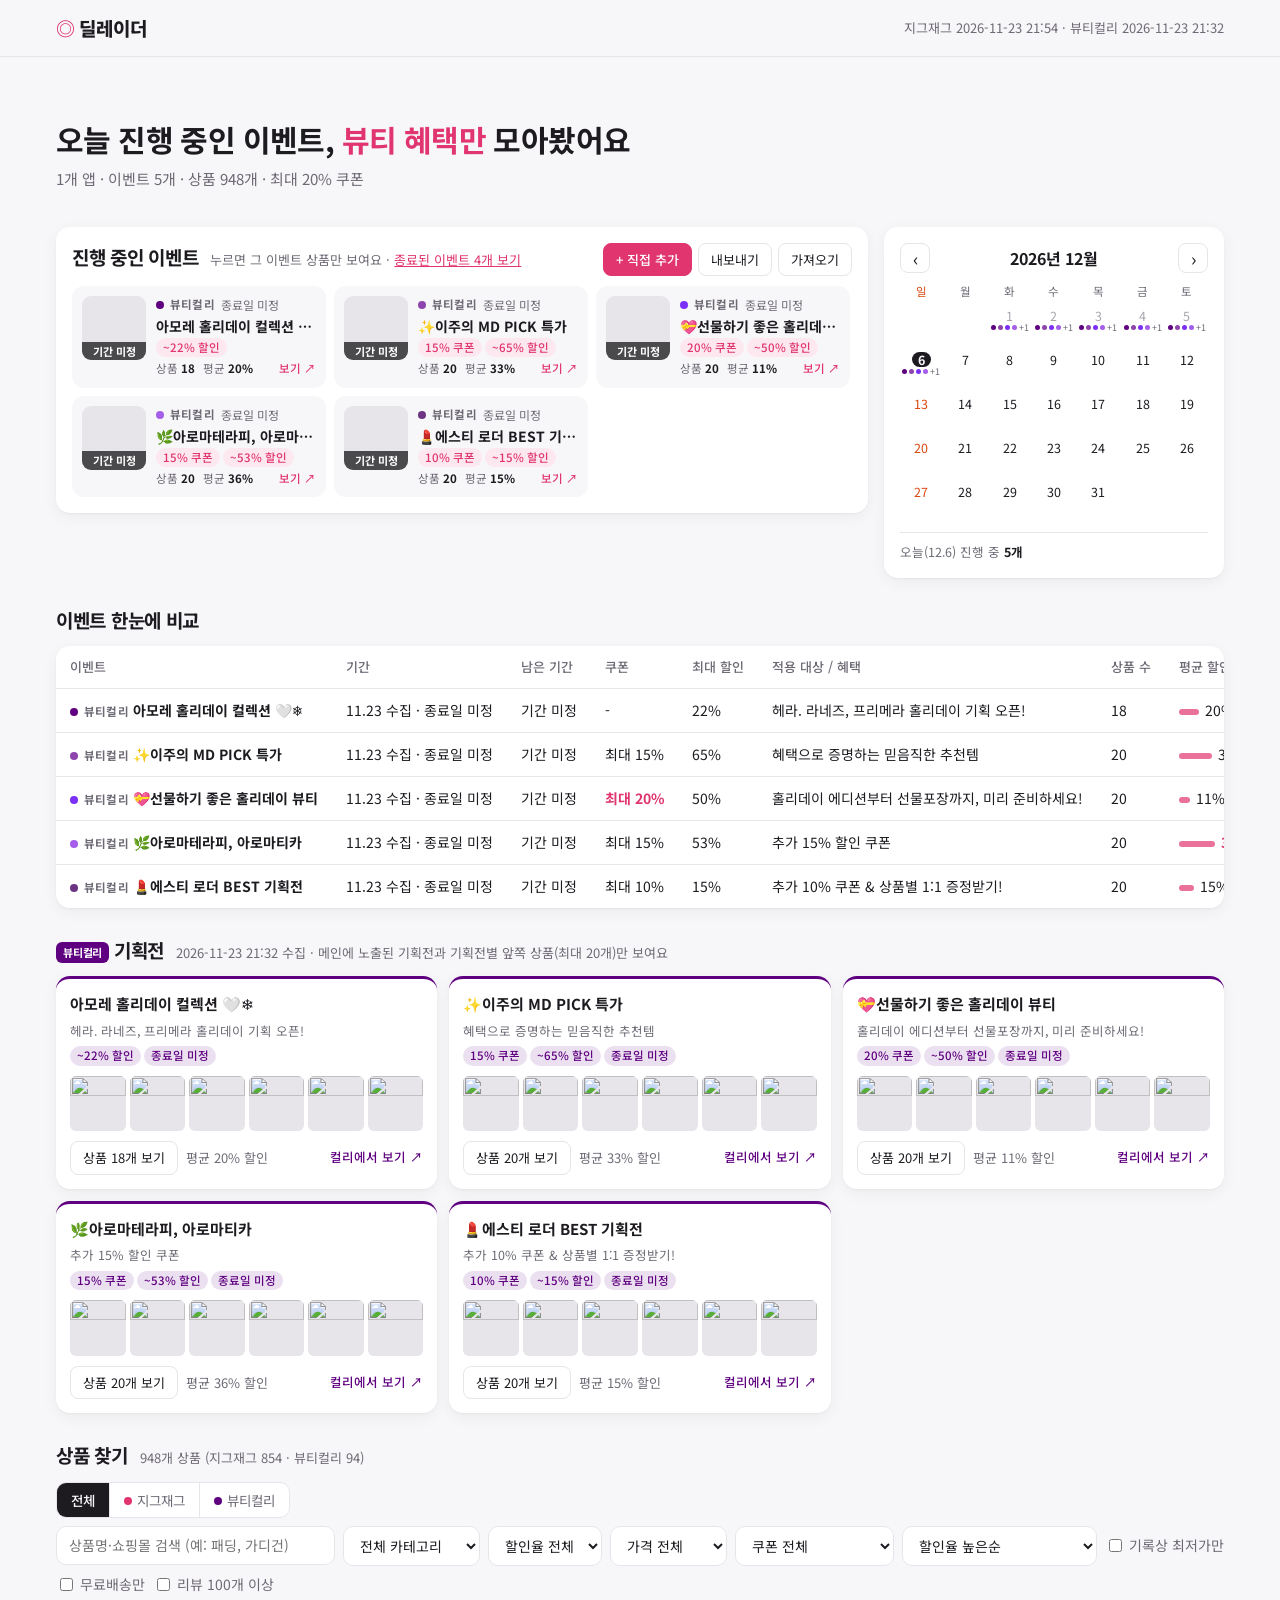
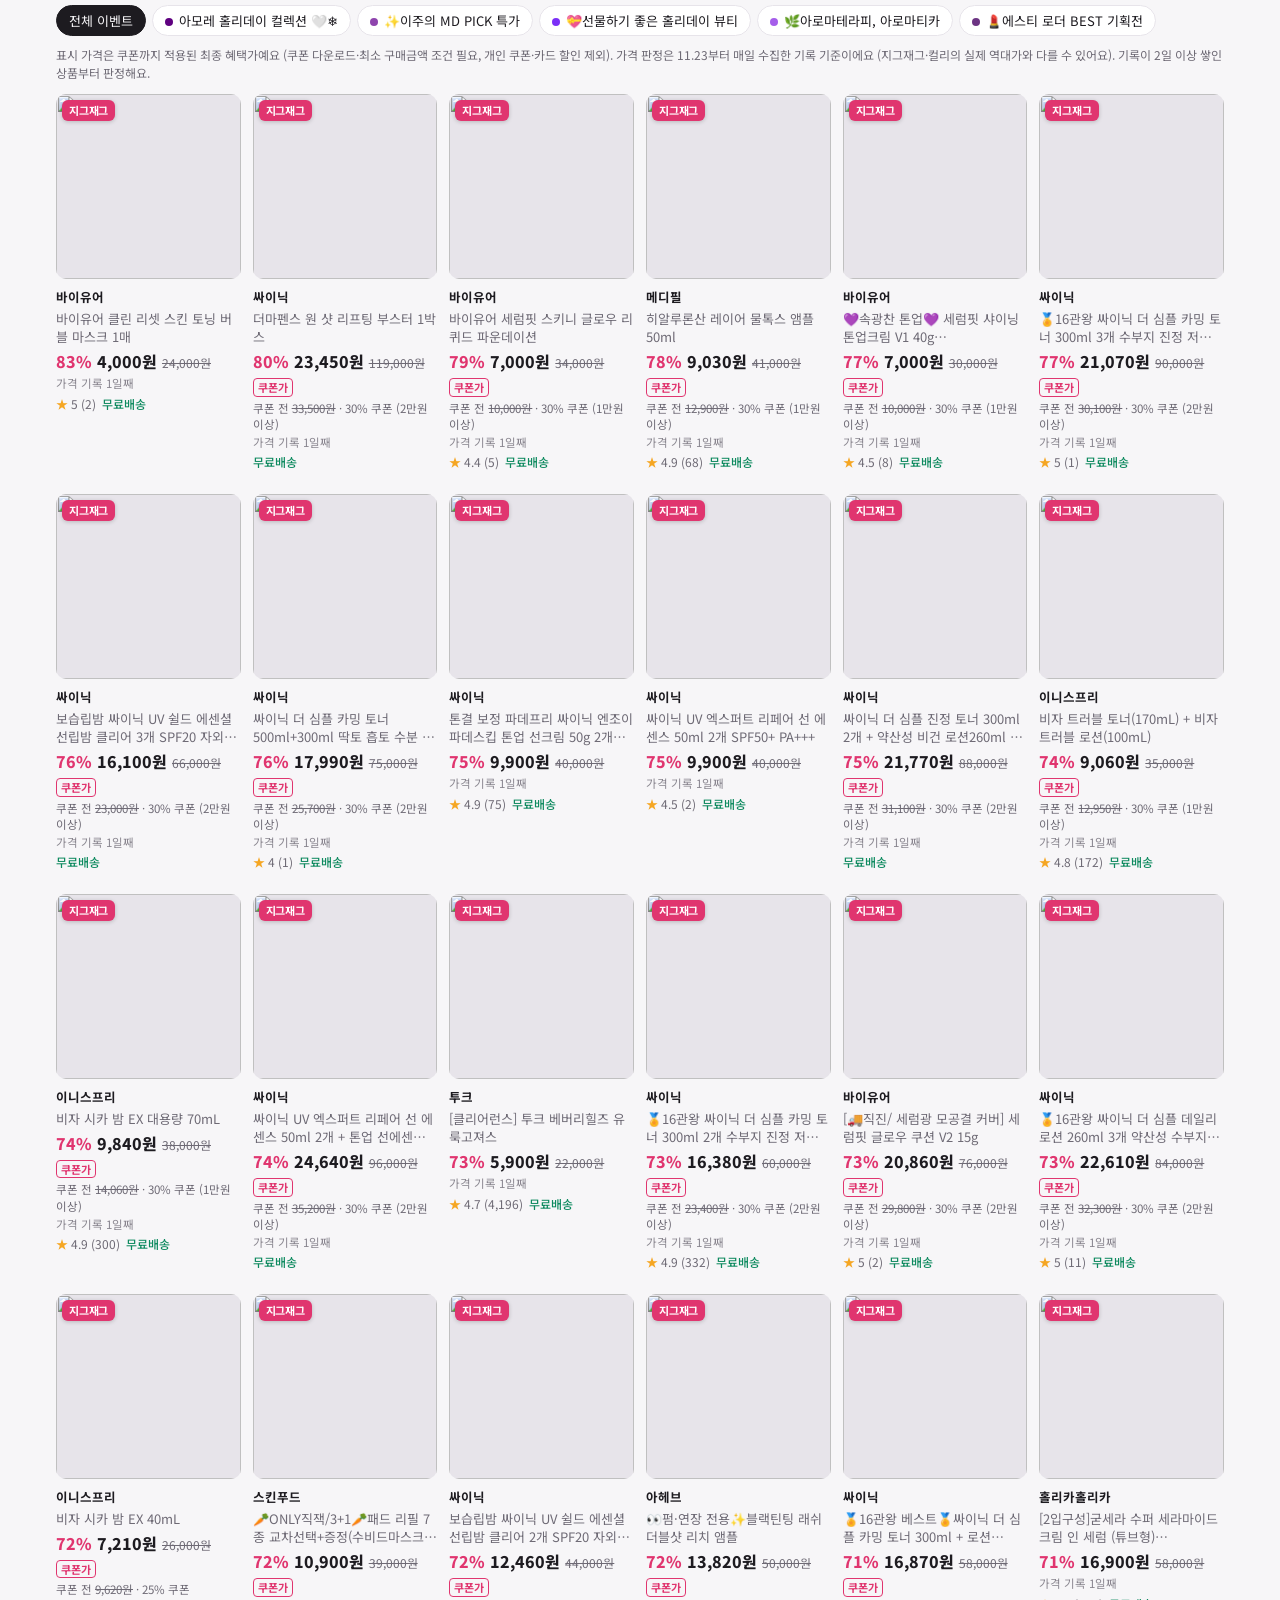
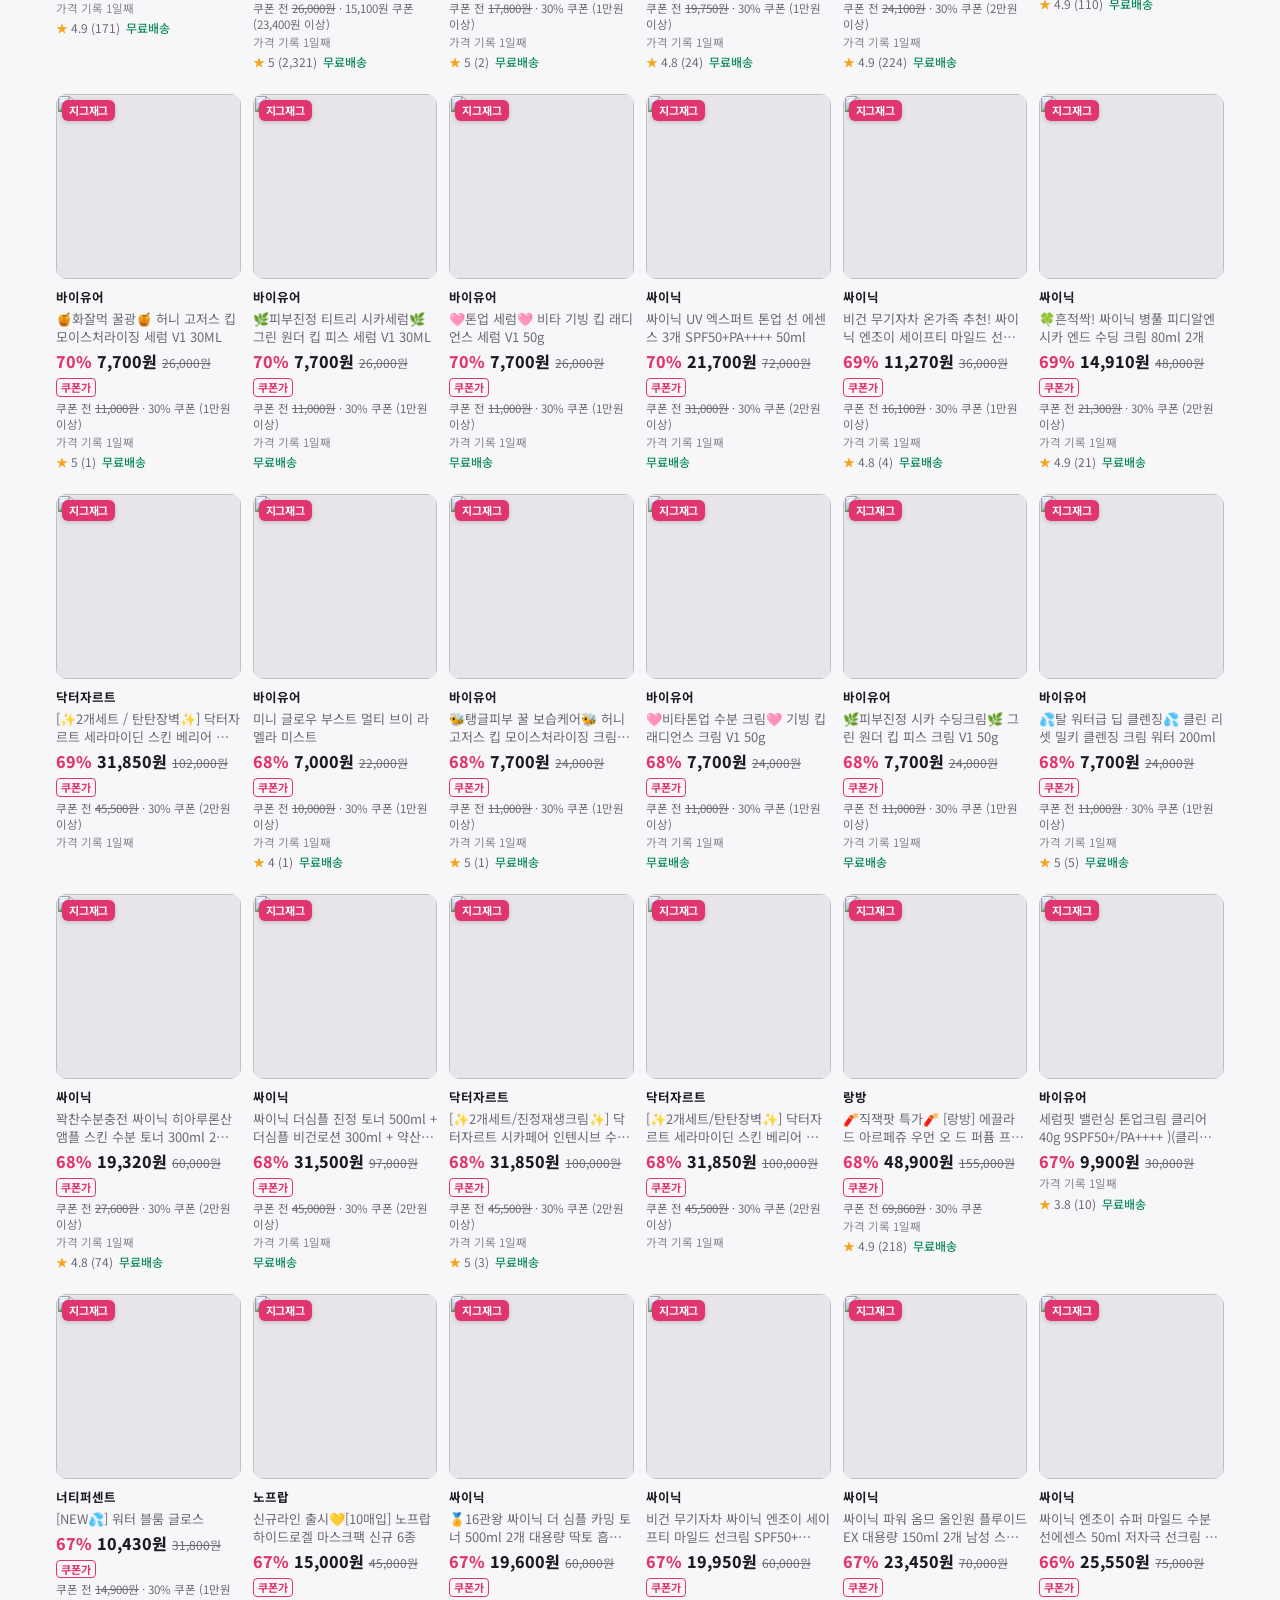
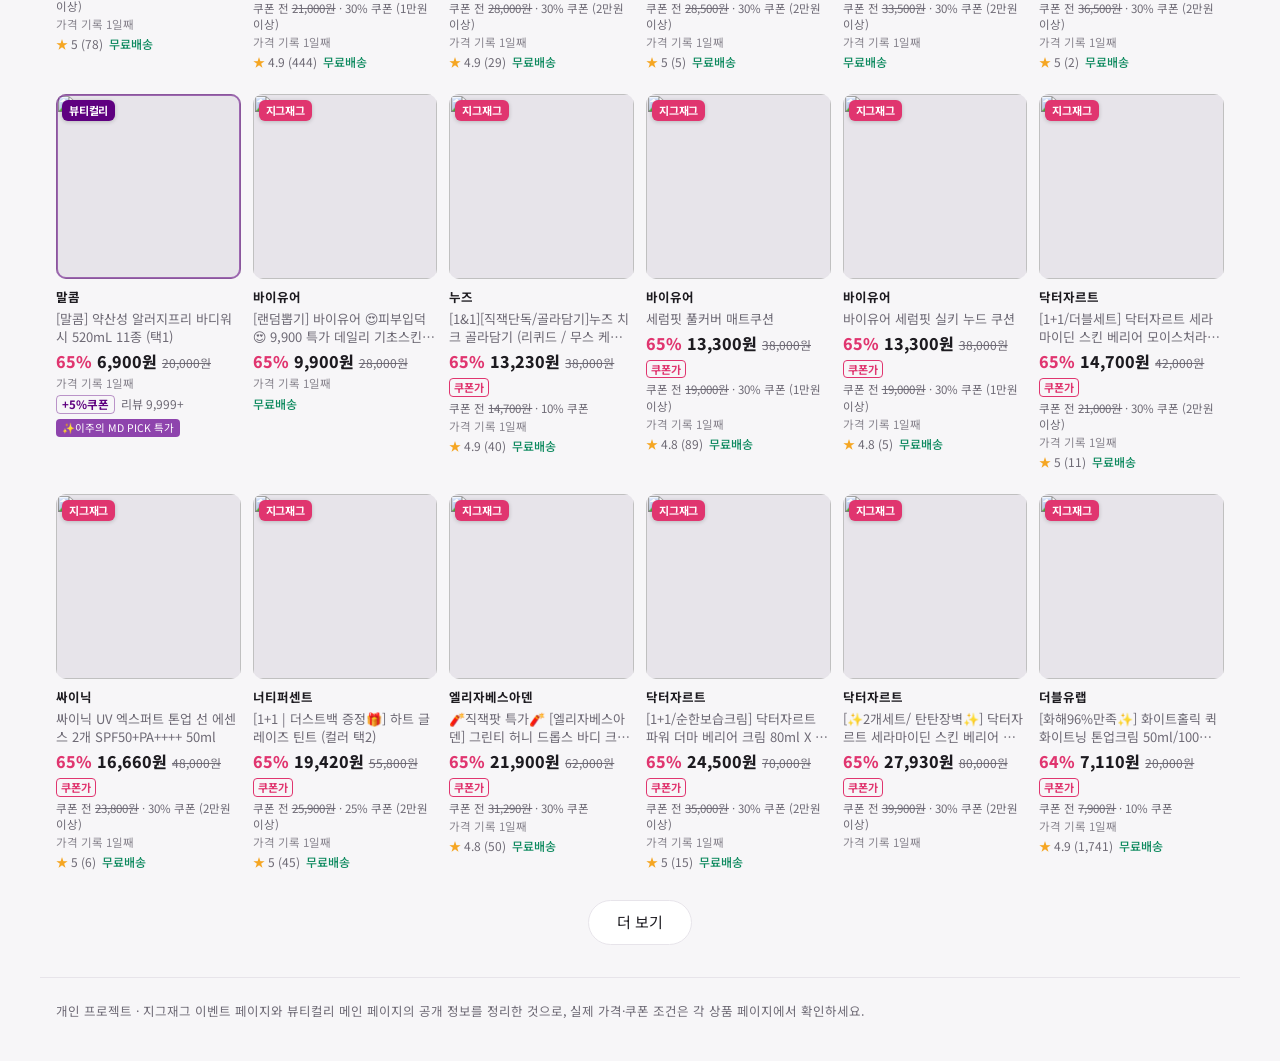
==== zigzag-compare/index.html @ e0cc973d "딜레이더 첫 업로드: 뷰티 이벤트 비교 사이트와 수집 스크립트 Co-Authored-By: Claude Opus 5.5 <noreply@anthropic.com>" ====
<!doctype html>
<html lang="ko">
<head>
  <meta charset="utf-8">
  <meta name="viewport" content="width=device-width, initial-scale=1">
  <title>딜레이더 · 이벤트 혜택 한눈에</title>
  <link rel="preconnect" href="https://fonts.googleapis.com">
  <link href="https://fonts.googleapis.com/css2?family=Noto+Sans+KR:wght@400;500;700;800&display=swap" rel="stylesheet">
  <link rel="stylesheet" href="style.css">
</head>
<body>
  <header class="top">
    <div class="wrap top-inner">
      <div class="logo"><span class="logo-mark">◎</span> 딜레이더</div>
      <div class="updated" id="updated"></div>
    </div>
  </header>

  <main class="wrap">
    <section class="hero">
      <h1>오늘 진행 중인 이벤트, <em>혜택만</em> 모아봤어요</h1>
      <p class="sub" id="heroSub"></p>
    </section>

    <section class="top-split">
      <div class="panel ev-panel">
        <div class="sec-head">
          <h2>진행 중인 이벤트</h2>
          <span class="hint" id="evFilterInfo">누르면 그 이벤트 상품만 보여요</span>
          <span class="head-actions">
            <button class="btn primary" id="addEvent">+ 직접 추가</button>
            <button class="btn" id="exportEv" title="직접 입력한 이벤트를 파일로 저장">내보내기</button>
            <label class="btn" title="내보낸 파일 불러오기">가져오기<input type="file" id="importEv" accept=".json" hidden></label>
          </span>
        </div>
        <div class="events" id="events"></div>
      </div>

      <aside class="panel cal-panel">
        <div class="cal-head">
          <button class="cal-nav" id="calPrev" aria-label="이전 달">‹</button>
          <strong id="calTitle"></strong>
          <button class="cal-nav" id="calNext" aria-label="다음 달">›</button>
        </div>
        <div class="cal-grid cal-week"><span>일</span><span>월</span><span>화</span><span>수</span><span>목</span><span>금</span><span>토</span></div>
        <div class="cal-grid" id="calDays"></div>
        <div class="cal-info" id="calInfo"></div>
      </aside>
    </section>

    <section>
      <div class="sec-head"><h2>이벤트 한눈에 비교</h2></div>
      <div class="table-scroll">
        <table class="cmp" id="cmpTable"></table>
      </div>
    </section>

    <section id="kurlySection" hidden>
      <div class="sec-head">
        <h2><span class="src-badge kurly">뷰티컬리</span> 기획전</h2>
        <span class="hint" id="kurlyInfo"></span>
      </div>
      <div class="kurly-list" id="kurlyList"></div>
    </section>

    <section id="explore">
      <div class="sec-head">
        <h2>상품 찾기</h2>
        <span class="hint" id="resultCount"></span>
      </div>

      <div class="seg" id="sourceSeg">
        <button class="on" data-src="">전체</button>
        <button data-src="zigzag"><span class="src-dot zigzag"></span>지그재그</button>
        <button data-src="kurly"><span class="src-dot kurly"></span>뷰티컬리</button>
      </div>
      <div class="filters">
        <input id="q" type="search" placeholder="상품명·쇼핑몰 검색 (예: 패딩, 가디건)">
        <select id="cat1"><option value="">전체 카테고리</option></select>
        <select id="cat2" disabled><option value="">세부 카테고리</option></select>
        <select id="minDisc">
          <option value="0">할인율 전체</option>
          <option value="30">30% 이상</option>
          <option value="50">50% 이상</option>
          <option value="70">70% 이상</option>
        </select>
        <select id="maxPrice">
          <option value="0">가격 전체</option>
          <option value="10000">1만원 이하</option>
          <option value="30000">3만원 이하</option>
          <option value="50000">5만원 이하</option>
          <option value="100000">10만원 이하</option>
        </select>
        <select id="couponFilter" title="표시 가격은 쿠폰이 적용된 최종 혜택가예요">
          <option value="">쿠폰 전체</option>
          <option value="coupon">쿠폰 적용 상품</option>
          <option value="noCoupon">쿠폰 없이도 이 가격</option>
        </select>
        <select id="sort">
          <option value="disc">할인율 높은순</option>
          <option value="price">가격 낮은순</option>
          <option value="reviews">리뷰 많은순</option>
          <option value="score">평점 높은순</option>
          <option value="multi">여러 이벤트 중복순</option>
          <option value="nearLow">기록상 최저가에 가까운순</option>
        </select>
        <label class="check" title="수집한 가격 기록 중 지금이 가장 싼 상품"><input type="checkbox" id="lowOnly"> 기록상 최저가만</label>
        <label class="check"><input type="checkbox" id="freeShip"> 무료배송만</label>
        <label class="check"><input type="checkbox" id="hasReview"> 리뷰 100개 이상</label>
      </div>
      <div class="event-chips" id="eventChips"></div>
      <p class="history-note" id="historyNote"></p>

      <div class="grid" id="grid"></div>
      <div class="more-wrap"><button id="more" class="more">더 보기</button></div>
    </section>
  </main>

  <dialog id="evDialog">
    <form id="evForm" method="dialog">
      <h3 id="evFormTitle">이벤트 직접 추가</h3>
      <p class="form-hint">다른 앱 이벤트처럼 자동 수집이 안 되는 이벤트를 기록해요. 상품 목록은 없어서 혜택 비교에만 쓰여요.</p>
      <div class="form-grid">
        <label>앱/쇼핑몰 *<input name="platform" required list="platformList" placeholder="예: 에이블리"></label>
        <label>이벤트명 *<input name="title" required placeholder="예: 뷰티 블프 특가"></label>
        <label>시작일<input name="start" type="date"></label>
        <label>종료일 *<input name="end" type="date" required></label>
        <label>최대 쿠폰 %<input name="max_coupon_pct" type="number" min="0" max="99" placeholder="30"></label>
        <label>최대 할인 %<input name="max_discount_pct" type="number" min="0" max="99" placeholder="70"></label>
        <label class="wide">적용 대상<input name="scope" placeholder="예: 뷰티 전 상품 / 참여 브랜드만 / 2만원 이상 구매 시"></label>
        <label class="wide">링크<input name="url" type="url" placeholder="https://..."></label>
        <label class="wide">메모<input name="memo" placeholder="예: 쿠폰 최대 1만원까지, 앱에서만 다운로드"></label>
        <label class="check wide"><input name="free_shipping" type="checkbox"> 무료배송</label>
      </div>
      <datalist id="platformList"><option>에이블리</option><option>무신사</option><option>올리브영</option><option>29CM</option><option>W컨셉</option></datalist>
      <div class="form-actions">
        <button type="button" class="btn danger" id="evDelete">삭제</button>
        <span style="flex:1"></span>
        <button type="button" class="btn" id="evCancel">취소</button>
        <button type="submit" class="btn primary">저장</button>
      </div>
    </form>
  </dialog>

  <footer class="wrap foot">
    개인 프로젝트 · 지그재그 이벤트 페이지와 뷰티컬리 메인 페이지의 공개 정보를 정리한 것으로, 실제 가격·쿠폰 조건은 각 상품 페이지에서 확인하세요.
  </footer>

  <script src="data.js"></script>
  <script src="kurly.js"></script>
  <script src="app.js"></script>
</body>
</html>
---- zigzag-compare/style.css ----
:root {
  --bg: #f7f6f8;
  --surface: #ffffff;
  --text: #1d1b20;
  --muted: #6e6a75;
  --line: #e7e4ea;
  --accent: #e0356f;
  --accent-soft: #fde8ef;
  --good: #0e8a5f;
  --warn: #d9480f;
  --radius: 14px;
  --shadow: 0 1px 2px rgba(20, 10, 30, .05), 0 4px 16px rgba(20, 10, 30, .05);
}
@media (prefers-color-scheme: dark) {
  :root {
    --bg: #141217;
    --surface: #1e1b22;
    --text: #f1eef4;
    --muted: #a29dab;
    --line: #322e38;
    --accent: #ff5c93;
    --accent-soft: #3a1a27;
    --good: #3ccf91;
    --warn: #ff8a50;
    --shadow: none;
  }
}
* { box-sizing: border-box; }
body {
  margin: 0;
  background: var(--bg);
  color: var(--text);
  font-family: "Noto Sans KR", system-ui, -apple-system, sans-serif;
  font-size: 15px;
  line-height: 1.5;
}
a { color: inherit; text-decoration: none; }
.wrap { max-width: 1200px; margin: 0 auto; padding: 0 16px; }

.top { position: sticky; top: 0; z-index: 10; background: color-mix(in srgb, var(--bg) 85%, transparent); backdrop-filter: blur(10px); border-bottom: 1px solid var(--line); }
.top-inner { display: flex; justify-content: space-between; align-items: center; height: 56px; }
.logo { font-weight: 800; font-size: 19px; letter-spacing: -.3px; }
.logo-mark { color: var(--accent); }
.updated { color: var(--muted); font-size: 13px; }

.hero { padding: 32px 0 8px; }
.hero h1 { font-size: clamp(22px, 4vw, 30px); margin: 0 0 6px; letter-spacing: -.6px; }
.hero em { font-style: normal; color: var(--accent); }
.sub { margin: 0; color: var(--muted); }

section { margin-top: 28px; }
.sec-head { display: flex; align-items: baseline; gap: 12px; flex-wrap: wrap; margin-bottom: 12px; }
.sec-head h2 { font-size: 19px; margin: 0; letter-spacing: -.3px; }
.hint { color: var(--muted); font-size: 13px; }

/* 상단: 이벤트(왼쪽) + 달력(오른쪽) */
.top-split { display: grid; grid-template-columns: minmax(0, 1fr) 340px; gap: 16px; align-items: start; }
.panel { background: var(--surface); border-radius: var(--radius); box-shadow: var(--shadow); padding: 16px; }
.ev-panel .sec-head { margin-bottom: 10px; }

/* 이벤트 목록 (컴팩트 카드) */
.events {
  display: grid; grid-template-columns: repeat(auto-fill, minmax(250px, 1fr)); gap: 8px;
  max-height: 420px; overflow-y: auto; padding-right: 2px;
}
.ev {
  display: grid; grid-template-columns: 64px minmax(0, 1fr); gap: 10px; align-items: start;
  background: var(--bg); border: 2px solid transparent; border-radius: 12px; padding: 8px;
  cursor: pointer; text-align: left; font: inherit; color: inherit; transition: border-color .15s, background .15s;
}
.ev:hover { border-color: var(--line); }
.ev.on { border-color: var(--accent); background: var(--accent-soft); }
.ev.ended { opacity: .5; }
.ev-img {
  width: 64px; height: 64px; border-radius: 9px; background: var(--line) center/cover no-repeat;
  position: relative; overflow: hidden;
}
.dday {
  position: absolute; left: 0; right: 0; bottom: 0; text-align: center;
  background: rgba(0,0,0,.68); color: #fff; font-size: 11px; font-weight: 700; padding: 1px 0;
}
.dday.soon { background: var(--warn); }
.ev-body { display: flex; flex-direction: column; gap: 3px; min-width: 0; }
.ev-top { display: flex; align-items: center; gap: 6px; white-space: nowrap; overflow: hidden; }
.ev-top .platform { flex: none; }
.ev-title { font-weight: 700; font-size: 14px; line-height: 1.3; overflow: hidden; text-overflow: ellipsis; white-space: nowrap; }
.ev-period { color: var(--muted); font-size: 12px; }
.tags { display: flex; flex-wrap: wrap; gap: 3px; }
.tag { font-size: 11.5px; padding: 1px 7px; border-radius: 99px; background: var(--accent-soft); color: var(--accent); font-weight: 500; }
.tag.plain { background: var(--surface); color: var(--muted); }
.ev.on .tag.plain { background: var(--bg); }
.ev-stats { display: flex; gap: 8px; align-items: center; font-size: 11.5px; color: var(--muted); }
.ev-stats b { color: var(--text); }
.ev-link { margin-left: auto; color: var(--accent); font-weight: 500; }
.ev-dot { width: 8px; height: 8px; border-radius: 50%; flex: none; }

/* 달력 */
.cal-head { display: flex; align-items: center; justify-content: space-between; margin-bottom: 8px; }
.cal-head strong { font-size: 16px; }
.cal-nav { font: inherit; font-size: 18px; line-height: 1; width: 30px; height: 30px; border-radius: 8px; border: 1px solid var(--line); background: var(--surface); color: var(--text); cursor: pointer; }
.cal-nav:hover { border-color: var(--accent); }
.cal-grid { display: grid; grid-template-columns: repeat(7, 1fr); gap: 2px; }
.cal-week span { text-align: center; font-size: 11.5px; color: var(--muted); padding: 2px 0 4px; }
.cal-week span:first-child { color: var(--warn); }
.cal-day {
  font: inherit; border: 1px solid transparent; background: none; color: var(--text); cursor: pointer;
  height: 42px; border-radius: 8px; padding: 3px 0 0; display: flex; flex-direction: column; align-items: center; gap: 2px;
  position: relative;
}
.cal-day:hover { background: var(--bg); }
.cal-day .n { font-size: 12.5px; line-height: 1.2; }
.cal-day.sun .n { color: var(--warn); }
.cal-day.past .n { color: var(--muted); opacity: .6; }
.cal-day.today .n { background: var(--text); color: var(--bg); border-radius: 99px; padding: 0 6px; font-weight: 700; opacity: 1; }
.cal-day.sel { border-color: var(--accent); background: var(--accent-soft); }
.cal-dots { display: flex; gap: 2px; align-items: center; height: 6px; }
.cal-dots i { width: 5px; height: 5px; border-radius: 50%; display: block; }
.cal-dots em { font-style: normal; font-size: 9px; color: var(--muted); line-height: 1; }
.cal-end { font-size: 9px; font-weight: 700; color: var(--warn); line-height: 1; }
.cal-info { margin-top: 10px; padding-top: 10px; border-top: 1px solid var(--line); font-size: 12.5px; color: var(--muted); }
.cal-info b { color: var(--text); }
.cal-info ul { list-style: none; margin: 6px 0 0; padding: 0; display: flex; flex-direction: column; gap: 3px; }
.cal-info li { display: flex; align-items: center; gap: 6px; color: var(--text); white-space: nowrap; overflow: hidden; text-overflow: ellipsis; }
.cal-info .end-tag { color: var(--warn); font-weight: 700; font-size: 11px; }
.linkbtn { font: inherit; background: none; border: 0; padding: 0; color: var(--accent); cursor: pointer; text-decoration: underline; }

@media (max-width: 900px) {
  .top-split { grid-template-columns: 1fr; }
  .events { max-height: none; }
}

/* 비교 표 */
.table-scroll { overflow-x: auto; background: var(--surface); border-radius: var(--radius); box-shadow: var(--shadow); }
.cmp { width: 100%; border-collapse: collapse; font-size: 14px; min-width: 760px; }
.cmp th, .cmp td { padding: 11px 14px; text-align: left; border-bottom: 1px solid var(--line); white-space: nowrap; }
.cmp th { color: var(--muted); font-weight: 500; font-size: 13px; }
.cmp tr:last-child td { border-bottom: 0; }
.cmp td.num { font-variant-numeric: tabular-nums; }
.best { color: var(--accent); font-weight: 700; }
.bar { display: inline-block; height: 6px; border-radius: 3px; background: var(--accent); vertical-align: middle; margin-right: 6px; opacity: .7; }
.dot { display: inline-block; width: 8px; height: 8px; border-radius: 50%; margin-right: 6px; }

/* 필터 */
.filters { display: flex; flex-wrap: wrap; gap: 8px; align-items: center; }
.filters input[type=search], .filters select {
  font: inherit; font-size: 14px; padding: 8px 12px; border: 1px solid var(--line); border-radius: 10px;
  background: var(--surface); color: var(--text);
}
.filters input[type=search] { flex: 1 1 260px; min-width: 0; }
.check { font-size: 14px; display: flex; align-items: center; gap: 4px; color: var(--muted); cursor: pointer; }
.event-chips { display: flex; flex-wrap: wrap; gap: 6px; margin: 10px 0 16px; }
.chip {
  font: inherit; font-size: 13px; padding: 5px 12px; border-radius: 99px; border: 1px solid var(--line);
  background: var(--surface); color: var(--text); cursor: pointer;
}
.chip.on { background: var(--text); color: var(--bg); border-color: var(--text); }

/* 상품 그리드 */
.grid { display: grid; grid-template-columns: repeat(auto-fill, minmax(170px, 1fr)); gap: 18px 12px; }
.card { display: flex; flex-direction: column; gap: 3px; }
.thumb { position: relative; aspect-ratio: 1; border-radius: 10px; overflow: hidden; background: var(--line); }
.thumb img { width: 100%; height: 100%; object-fit: cover; display: block; transition: transform .25s; }
.card:hover .thumb img { transform: scale(1.03); }
.multi { position: absolute; bottom: 6px; left: 6px; background: var(--accent); color: #fff; font-size: 11px; font-weight: 700; padding: 2px 7px; border-radius: 6px; }
.shop { font-size: 12.5px; font-weight: 700; margin-top: 6px; }
.ptitle { font-size: 13px; color: var(--muted); display: -webkit-box; -webkit-line-clamp: 2; -webkit-box-orient: vertical; overflow: hidden; line-height: 1.4; }
.price-row { display: flex; align-items: baseline; gap: 5px; flex-wrap: wrap; }
.disc { color: var(--accent); font-weight: 800; font-size: 16px; }
.price { font-weight: 800; font-size: 16px; }
.orig { color: var(--muted); font-size: 12px; text-decoration: line-through; }
.meta { font-size: 12px; color: var(--muted); display: flex; gap: 6px; align-items: center; flex-wrap: wrap; }
.star { color: #f5a623; }
.free { color: var(--good); font-weight: 500; }
.ev-tags { display: flex; flex-wrap: wrap; gap: 3px; margin-top: 2px; }
.ev-tag { font-size: 10.5px; padding: 1px 6px; border-radius: 4px; color: #fff; }

.more-wrap { text-align: center; margin: 24px 0; }
.more { font: inherit; padding: 10px 28px; border-radius: 99px; border: 1px solid var(--line); background: var(--surface); color: var(--text); cursor: pointer; }
.more:hover { border-color: var(--accent); color: var(--accent); }
.empty { grid-column: 1 / -1; text-align: center; color: var(--muted); padding: 40px 0; }
.foot { color: var(--muted); font-size: 12.5px; padding: 24px 16px 40px; border-top: 1px solid var(--line); margin-top: 32px; }

/* 출처 구분 (지그재그 / 뷰티컬리) */
:root { --zigzag: #e0356f; --kurly: #5f0080; }
@media (prefers-color-scheme: dark) { :root { --kurly: #b56be0; } }
.src-badge {
  display: inline-block; font-size: 11px; font-weight: 700; color: #fff; padding: 2px 7px; border-radius: 6px;
  vertical-align: middle; letter-spacing: -.2px;
}
.src-badge.zigzag { background: var(--zigzag); }
.src-badge.kurly { background: var(--kurly); }
.thumb .src-badge { position: absolute; top: 6px; left: 6px; box-shadow: 0 1px 4px rgba(0,0,0,.2); }
.card.kurly .thumb { outline: 2px solid color-mix(in srgb, var(--kurly) 55%, transparent); outline-offset: -2px; }
.src-dot { display: inline-block; width: 8px; height: 8px; border-radius: 50%; margin-right: 5px; vertical-align: 1px; }
.src-dot.zigzag { background: var(--zigzag); }
.src-dot.kurly { background: var(--kurly); }
.coupon { font-size: 11.5px; font-weight: 700; color: var(--kurly); border: 1px solid color-mix(in srgb, var(--kurly) 40%, transparent); border-radius: 4px; padding: 0 5px; }
.seg { display: inline-flex; border: 1px solid var(--line); border-radius: 10px; overflow: hidden; margin-bottom: 8px; background: var(--surface); }
.seg button { font: inherit; font-size: 13.5px; padding: 7px 14px; border: 0; background: none; color: var(--muted); cursor: pointer; }
.seg button + button { border-left: 1px solid var(--line); }
.seg button.on { background: var(--text); color: var(--bg); font-weight: 500; }
.seg button.on .src-dot { box-shadow: 0 0 0 2px var(--bg); }

/* 뷰티컬리 기획전 섹션 */
.kurly-list { display: grid; grid-template-columns: repeat(auto-fill, minmax(300px, 1fr)); gap: 12px; }
.kc { background: var(--surface); border-radius: var(--radius); box-shadow: var(--shadow); padding: 14px; border-top: 3px solid var(--kurly); display: flex; flex-direction: column; gap: 6px; }
.kc.on { outline: 2px solid var(--kurly); }
.kc-title { font-weight: 700; font-size: 15px; }
.kc-desc { font-size: 12.5px; color: var(--muted); }
.kc-thumbs { display: grid; grid-template-columns: repeat(6, 1fr); gap: 4px; margin: 4px 0; }
.kc-thumbs img { width: 100%; aspect-ratio: 1; object-fit: cover; border-radius: 6px; background: var(--line); display: block; }
.kc-actions { display: flex; gap: 8px; align-items: center; font-size: 12.5px; margin-top: auto; }
.kc-actions a { margin-left: auto; color: var(--kurly); font-weight: 500; }
.kc .tag { background: color-mix(in srgb, var(--kurly) 12%, transparent); color: var(--kurly); }

/* 쿠폰 */
.cp-badge { font-size: 11px; font-weight: 700; color: var(--accent); border: 1px solid var(--accent); border-radius: 4px; padding: 0 4px; line-height: 1.5; }
.cp-line { font-size: 11.5px; color: var(--muted); line-height: 1.4; }
.cp-line s { color: var(--muted); }
.cp-warn { color: var(--warn); }

/* 가격 기록 판정 */
.pv { font-size: 11.5px; line-height: 1.35; }
.pv.low { color: #fff; background: var(--good); font-weight: 700; border-radius: 4px; padding: 1px 6px; align-self: flex-start; }
.pv.higher { color: var(--muted); }
.pv.higher b { color: var(--warn); font-weight: 600; }
.pv.new { color: var(--muted); opacity: .8; }
.history-note { font-size: 12px; color: var(--muted); margin: -6px 0 12px; }

/* 버튼 · 직접 입력 이벤트 · 폼 */
.head-actions { margin-left: auto; display: flex; gap: 6px; flex-wrap: wrap; }
.btn {
  font: inherit; font-size: 13px; padding: 6px 12px; border-radius: 8px; border: 1px solid var(--line);
  background: var(--surface); color: var(--text); cursor: pointer; display: inline-flex; align-items: center;
}
.btn:hover { border-color: var(--accent); }
.btn.primary { background: var(--accent); border-color: var(--accent); color: #fff; font-weight: 500; }
.btn.danger { color: var(--warn); }
.platform { font-size: 11.5px; font-weight: 700; color: var(--muted); letter-spacing: .2px; }
.ev.manual .ev-img { display: flex; align-items: center; justify-content: center; font-weight: 800; font-size: 12px; color: #fff; padding-bottom: 14px; }
.manual-note { font-size: 11.5px; color: var(--muted); white-space: nowrap; overflow: hidden; text-overflow: ellipsis; }
.manual-note b { color: var(--text); font-weight: 500; }
.edit-link { font-size: 12.5px; color: var(--muted); text-decoration: underline; }
.badge-manual { font-size: 11px; color: var(--muted); border: 1px dashed var(--line); border-radius: 4px; padding: 0 5px; margin-left: 4px; }
dialog { border: 0; border-radius: var(--radius); padding: 0; width: min(560px, calc(100% - 32px)); background: var(--surface); color: var(--text); box-shadow: 0 20px 60px rgba(0,0,0,.3); }
dialog::backdrop { background: rgba(10, 5, 15, .45); }
#evForm { padding: 20px; }
#evForm h3 { margin: 0 0 4px; }
.form-hint { margin: 0 0 14px; color: var(--muted); font-size: 13px; }
.form-grid { display: grid; grid-template-columns: 1fr 1fr; gap: 10px 12px; }
.form-grid label { display: flex; flex-direction: column; gap: 4px; font-size: 12.5px; color: var(--muted); }
.form-grid label.check { flex-direction: row; }
.form-grid .wide { grid-column: 1 / -1; }
.form-grid input:not([type=checkbox]) {
  font: inherit; font-size: 14px; padding: 8px 10px; border: 1px solid var(--line); border-radius: 8px;
  background: var(--bg); color: var(--text);
}
.form-actions { display: flex; gap: 6px; margin-top: 18px; }

@media (max-width: 560px) {
  .form-grid { grid-template-columns: 1fr; }
  .head-actions { margin-left: 0; }
  .grid { grid-template-columns: repeat(2, 1fr); gap: 14px 10px; }
  .filters select { flex: 1 1 45%; }
  .events { grid-template-columns: 1fr; }
}
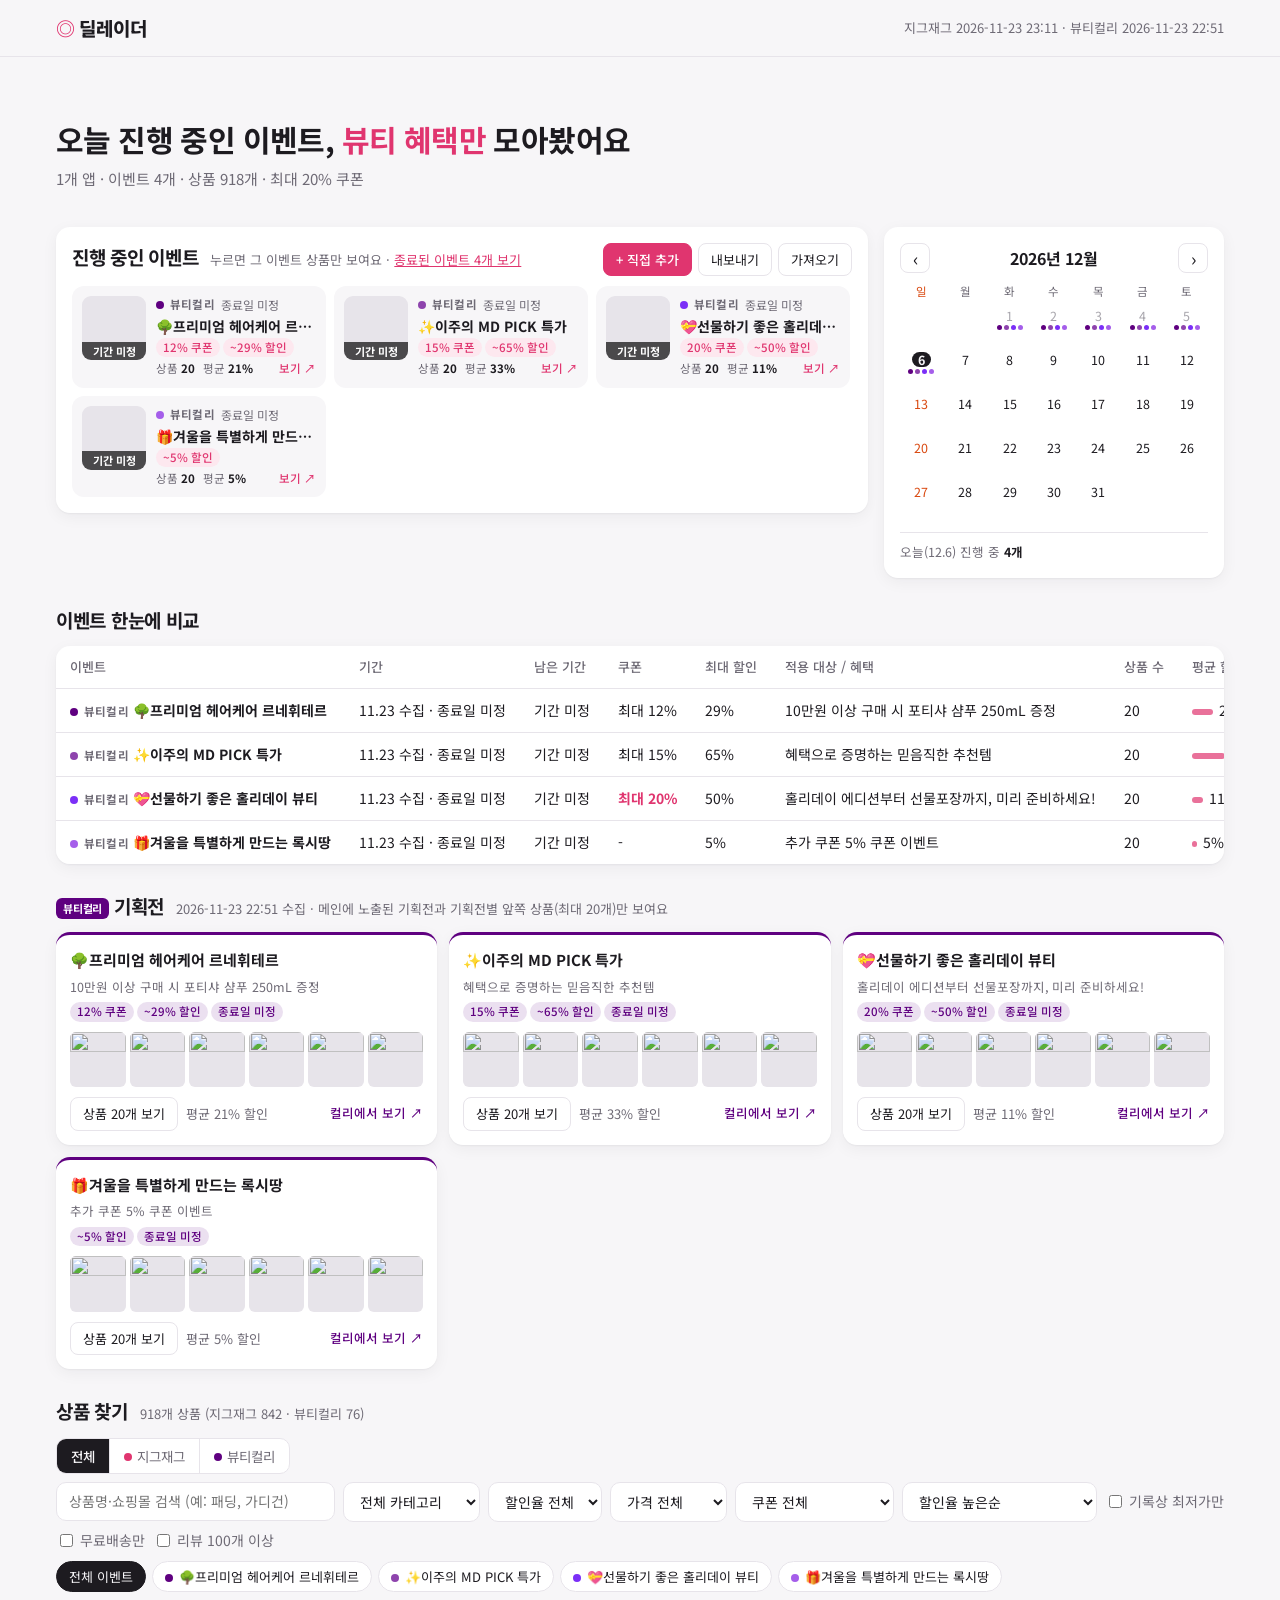
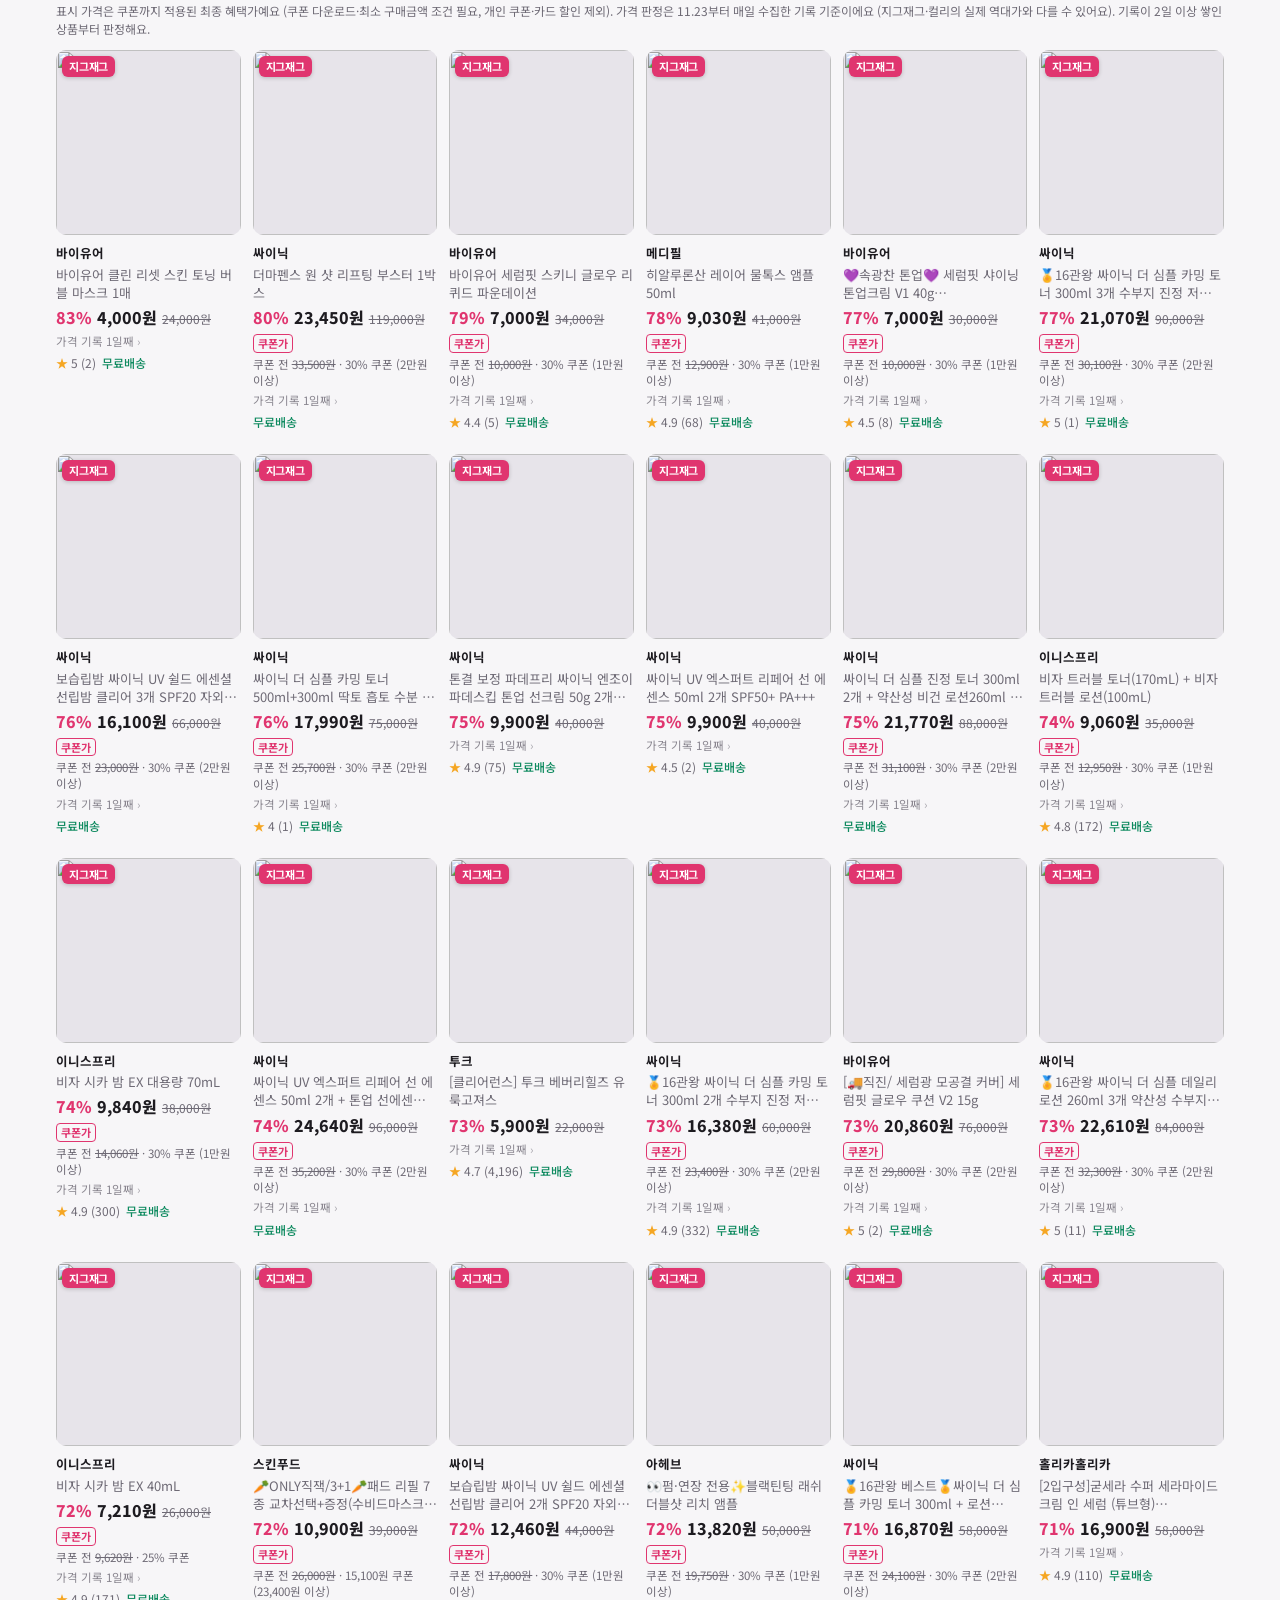
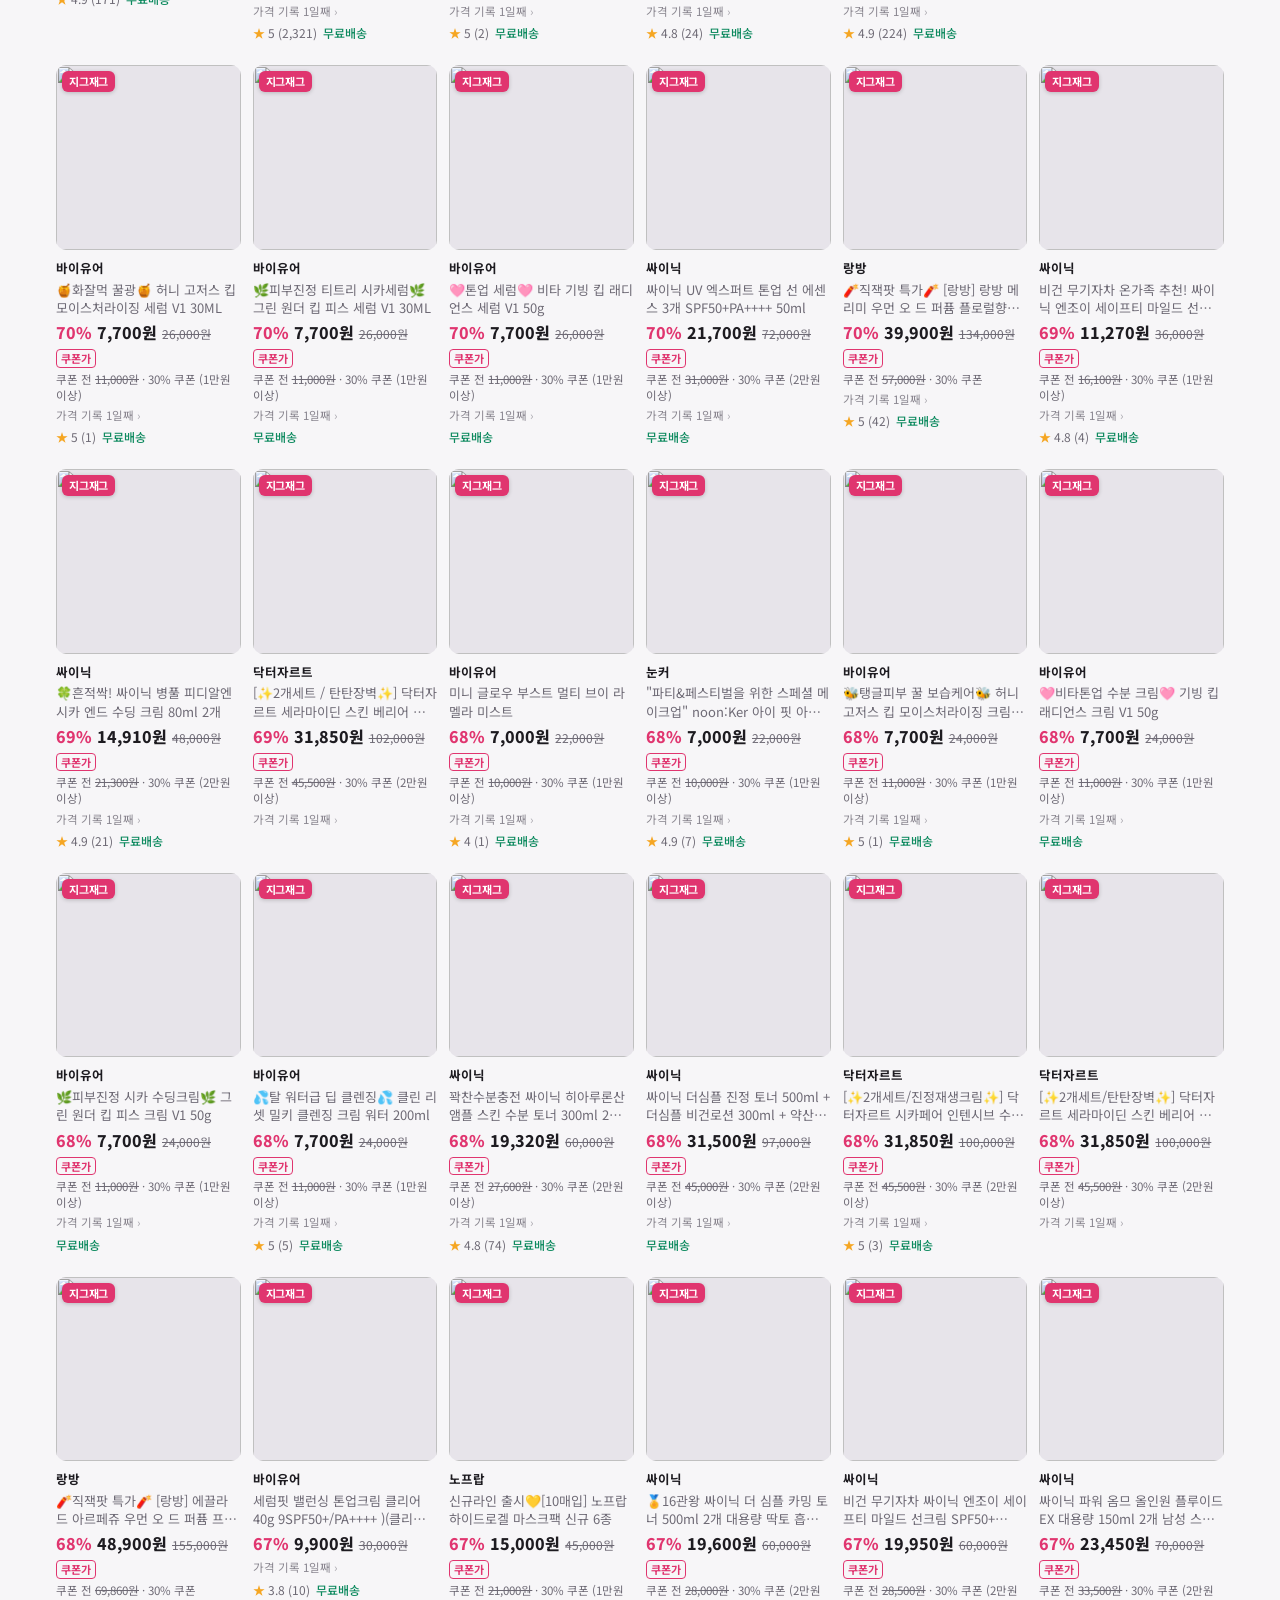
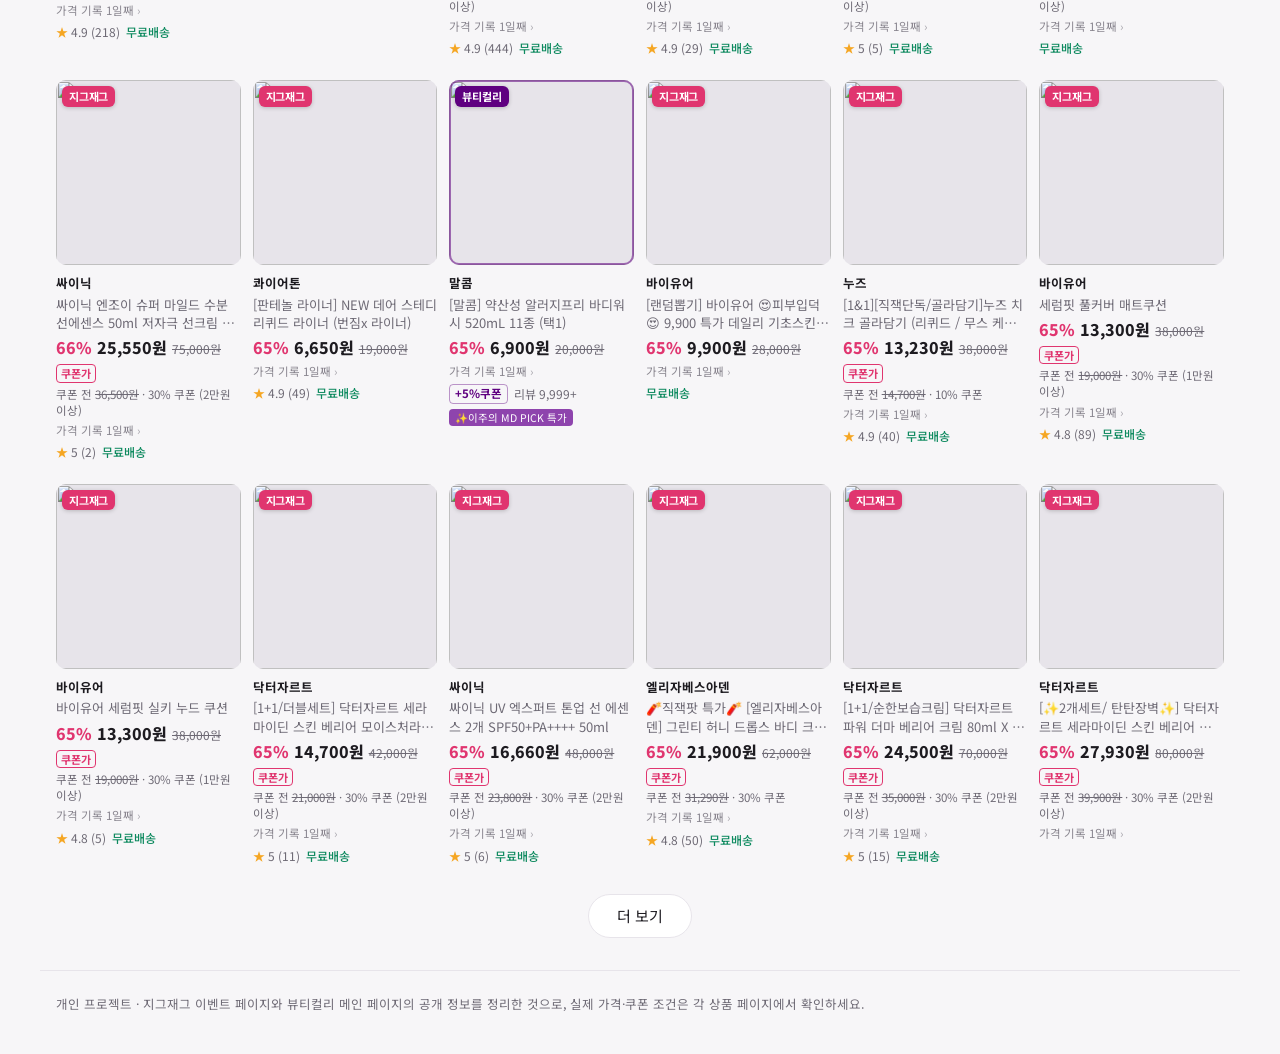
==== commit 46b1fe43: "상품별 가격 기록 그래프 추가, 자동 업데이트를 PC 켤 때 하루 한 번으로 - 상품 카드의 가격 판정을 누르면 가격 변화 그래프·날짜별 기록표 표시 - history.py: 사이" ====
--- a/zigzag-compare/index.html
+++ b/zigzag-compare/index.html
@@ -142,12 +142,42 @@
     </form>
   </dialog>
 
+  <dialog id="histDialog" class="hist" aria-labelledby="hTitle">
+    <div class="hist-inner">
+      <div class="hist-head">
+        <div style="min-width:0">
+          <div class="shop" id="hShop"></div>
+          <div class="hist-title" id="hTitle"></div>
+        </div>
+        <button class="btn" id="hClose">닫기</button>
+      </div>
+      <div class="hstats" id="hStats"></div>
+      <div class="viz-root" id="hViz">
+        <div class="hchart-head">
+          <span class="hchart-title" id="hChartTitle">가격 변화</span>
+          <span class="hlegend" id="hLegend"></span>
+        </div>
+        <div class="hchart" id="hChart"></div>
+        <div class="htip" id="hTip" hidden></div>
+      </div>
+      <details class="htable-wrap">
+        <summary>날짜별 기록표</summary>
+        <div class="table-scroll"><table class="cmp" id="hTable"></table></div>
+      </details>
+      <div class="hist-foot">
+        <span class="hint" id="hNote"></span>
+        <a id="hLink" target="_blank" rel="noopener">상품 보러가기 ↗</a>
+      </div>
+    </div>
+  </dialog>
+
   <footer class="wrap foot">
     개인 프로젝트 · 지그재그 이벤트 페이지와 뷰티컬리 메인 페이지의 공개 정보를 정리한 것으로, 실제 가격·쿠폰 조건은 각 상품 페이지에서 확인하세요.
   </footer>
 
   <script src="data.js"></script>
   <script src="kurly.js"></script>
+  <script src="history.js"></script>
   <script src="app.js"></script>
 </body>
 </html>
--- a/zigzag-compare/style.css
+++ b/zigzag-compare/style.css
@@ -39,7 +39,9 @@
 
 .top { position: sticky; top: 0; z-index: 10; background: color-mix(in srgb, var(--bg) 85%, transparent); backdrop-filter: blur(10px); border-bottom: 1px solid var(--line); }
 .top-inner { display: flex; justify-content: space-between; align-items: center; height: 56px; }
-.logo { font-weight: 800; font-size: 19px; letter-spacing: -.3px; }
+.logo { font-weight: 800; font-size: 19px; letter-spacing: -.3px; white-space: nowrap; flex: none; }
+.top-inner { gap: 12px; }
+.updated { text-align: right; line-height: 1.3; }
 .logo-mark { color: var(--accent); }
 .updated { color: var(--muted); font-size: 13px; }
 
@@ -226,6 +228,57 @@
 .pv.higher b { color: var(--warn); font-weight: 600; }
 .pv.new { color: var(--muted); opacity: .8; }
 .history-note { font-size: 12px; color: var(--muted); margin: -6px 0 12px; }
+
+/* 상품 카드: 링크 영역 + 가격 기록 버튼 */
+.card-link { display: flex; flex-direction: column; gap: 3px; }
+button.pv { font: inherit; font-size: 11.5px; text-align: left; border: 0; background: none; padding: 1px 0; cursor: pointer; }
+button.pv.low { padding: 1px 6px; }
+button.pv::after { content: " ›"; opacity: .7; }
+button.pv:hover { text-decoration: underline; }
+
+/* 가격 기록 창 + 그래프 (색: dataviz 검증 팔레트 slot 1·2) */
+.viz-root {
+  --surface-1: var(--surface);
+  --series-1: #2a78d6;   /* 쿠폰 적용가 */
+  --series-2: #eb6834;   /* 쿠폰 전 가격 */
+  --grid: #e7e5e2;
+  --text-secondary: #52514e;
+  --text-muted: #8a8883;
+}
+@media (prefers-color-scheme: dark) {
+  .viz-root { --series-1: #3987e5; --series-2: #d95926; --grid: #34312f; --text-secondary: #c3c2b7; --text-muted: #8f8d86; }
+}
+dialog.hist { width: min(640px, calc(100% - 24px)); }
+.hist-inner { padding: 18px; display: flex; flex-direction: column; gap: 12px; }
+.hist-head { display: flex; gap: 12px; align-items: flex-start; justify-content: space-between; }
+.hist-head .btn { white-space: nowrap; flex: none; }
+.hist-title { font-weight: 700; font-size: 15px; line-height: 1.35; }
+.hstats { display: grid; grid-template-columns: repeat(4, 1fr); gap: 8px; }
+.hstat { background: var(--bg); border-radius: 10px; padding: 8px 10px; }
+.hstat .l { font-size: 11.5px; color: var(--muted); }
+.hstat .v { font-weight: 700; font-size: 15px; font-variant-numeric: tabular-nums; }
+.hstat .s { font-size: 11px; color: var(--muted); }
+.viz-root { position: relative; background: var(--surface-1); }
+.hchart-head { display: flex; justify-content: space-between; align-items: center; gap: 8px; flex-wrap: wrap; margin-bottom: 4px; }
+.hchart-title { font-size: 13px; font-weight: 500; }
+.hlegend { display: flex; gap: 12px; font-size: 12px; color: var(--text-secondary); }
+.lkey { display: inline-block; width: 14px; height: 2px; border-radius: 1px; vertical-align: middle; margin-right: 5px; }
+.hchart svg { display: block; width: 100%; height: auto; touch-action: pan-y; }
+.hchart text { font-family: inherit; }
+.hempty { padding: 28px 8px; text-align: center; color: var(--muted); font-size: 13px; background: var(--bg); border-radius: 10px; }
+.htip {
+  position: absolute; pointer-events: none; background: var(--surface); color: var(--text);
+  border: 1px solid var(--line); border-radius: 8px; padding: 6px 9px; font-size: 12px;
+  box-shadow: 0 4px 14px rgba(0,0,0,.12); white-space: nowrap; z-index: 2;
+}
+.htip .d { color: var(--muted); margin-bottom: 2px; }
+.htip .r { display: flex; align-items: center; gap: 6px; font-variant-numeric: tabular-nums; }
+.htable-wrap summary { cursor: pointer; font-size: 13px; color: var(--muted); }
+.htable-wrap .cmp { min-width: 0; font-size: 13px; }
+.htable-wrap .table-scroll { box-shadow: none; margin-top: 6px; max-height: 220px; overflow-y: auto; }
+.hist-foot { display: flex; justify-content: space-between; align-items: center; gap: 8px; flex-wrap: wrap; }
+.hist-foot a { color: var(--accent); font-weight: 500; font-size: 13.5px; }
+@media (max-width: 560px) { .hstats { grid-template-columns: 1fr 1fr; } }
 
 /* 버튼 · 직접 입력 이벤트 · 폼 */
 .head-actions { margin-left: auto; display: flex; gap: 6px; flex-wrap: wrap; }
@@ -258,6 +311,7 @@
 .form-actions { display: flex; gap: 6px; margin-top: 18px; }
 
 @media (max-width: 560px) {
+  .updated { font-size: 11px; }
   .form-grid { grid-template-columns: 1fr; }
   .head-actions { margin-left: 0; }
   .grid { grid-template-columns: repeat(2, 1fr); gap: 14px 10px; }
